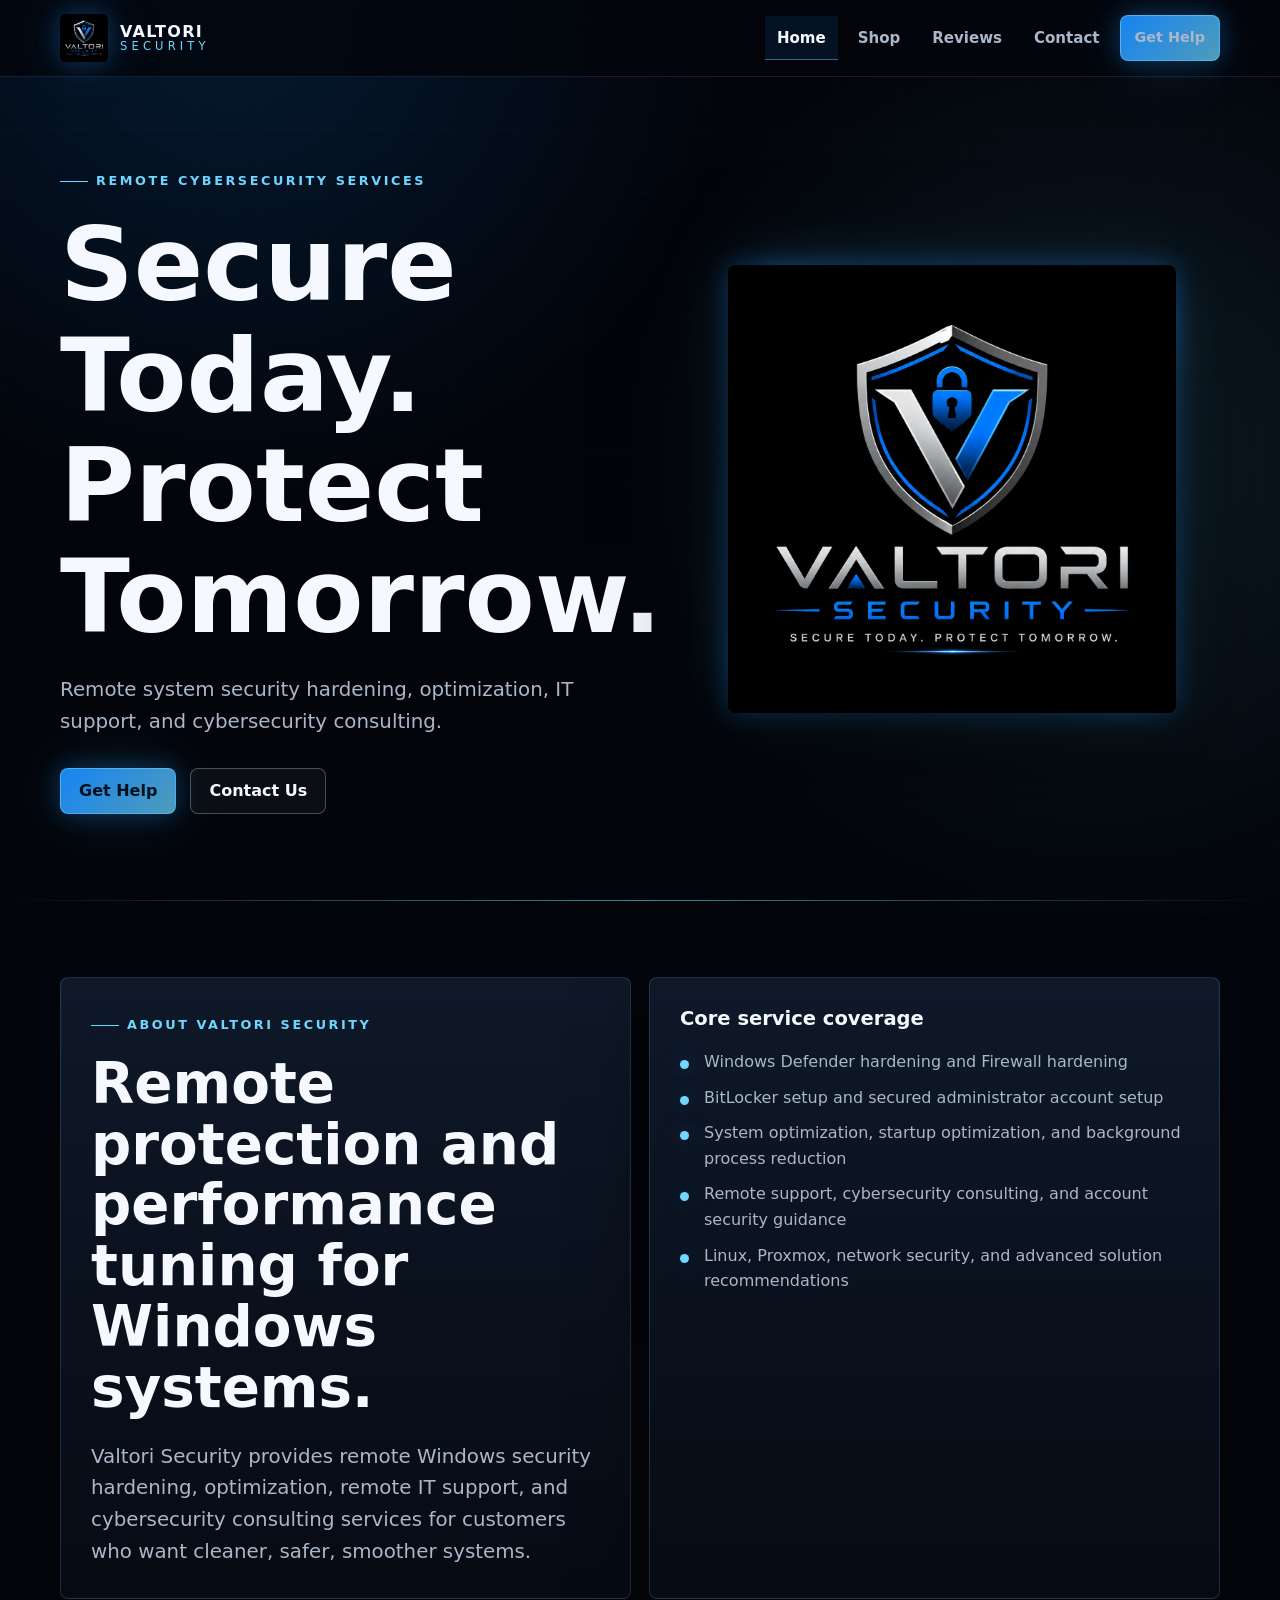
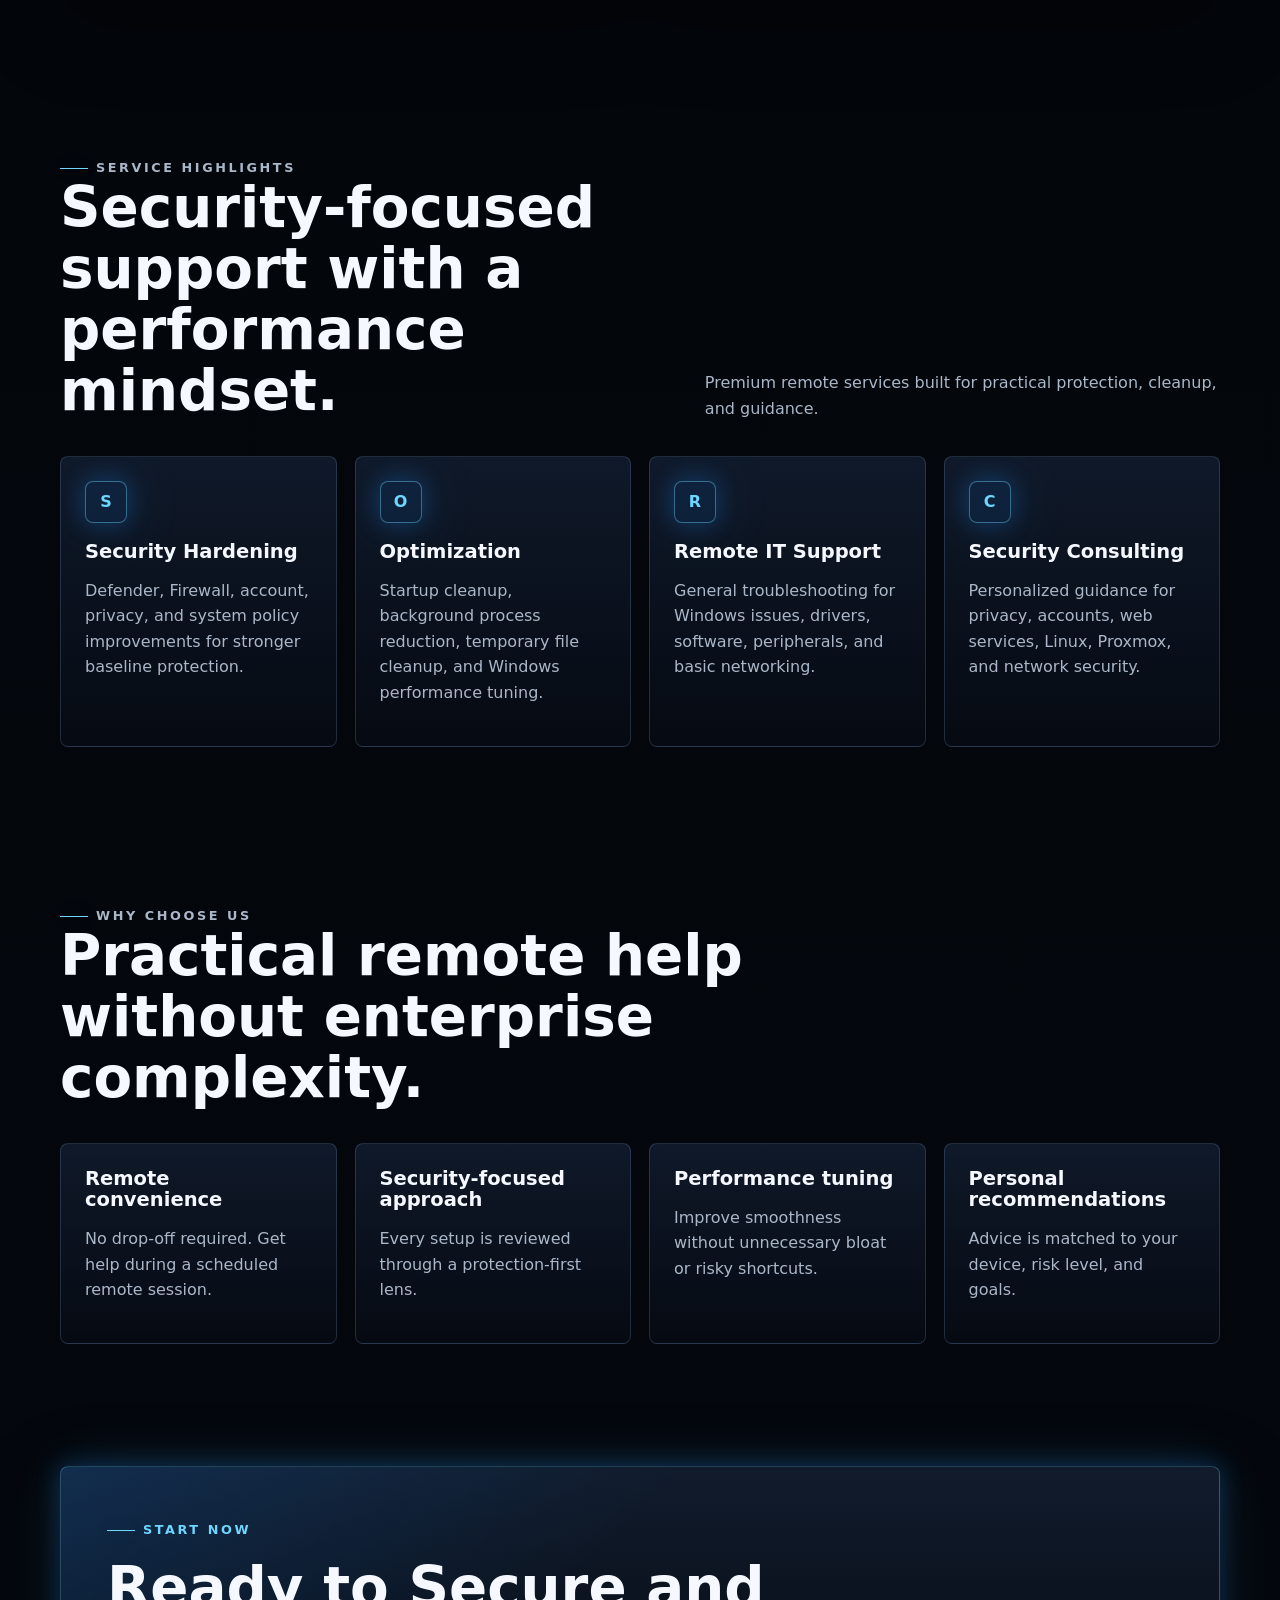
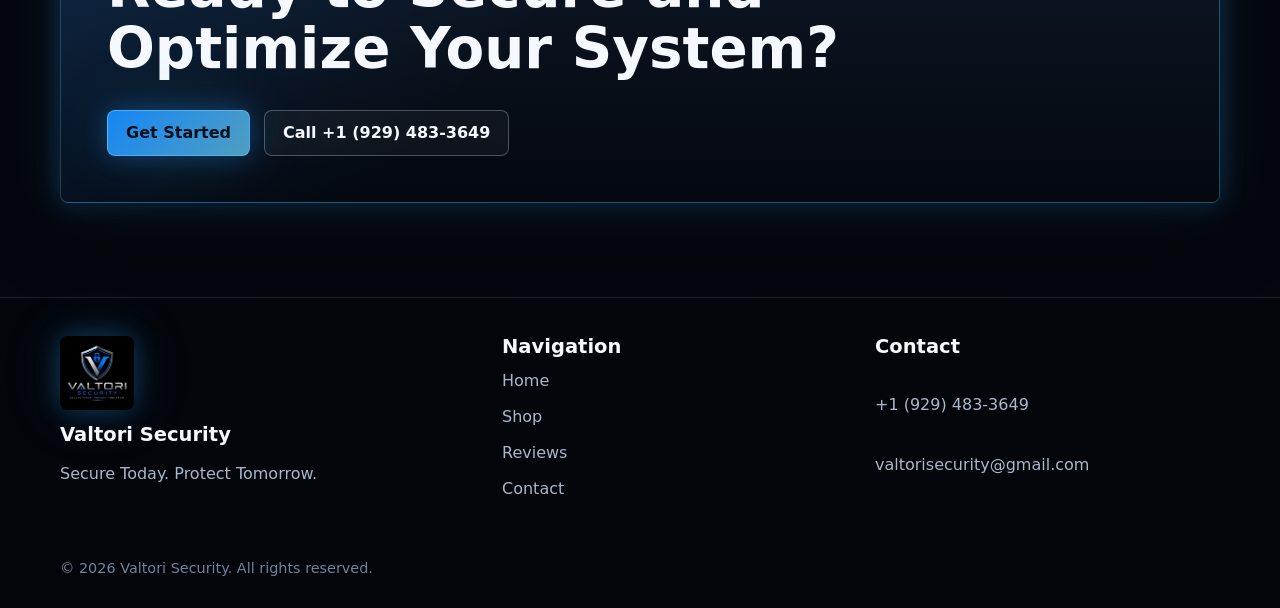
==== index.html @ 8b2e0775 "Initial commit" ====
<!doctype html>
<html lang="en">
<head>
  <meta charset="utf-8">
  <meta name="viewport" content="width=device-width, initial-scale=1">
  <title>Valtori Security | Secure Today. Protect Tomorrow.</title>
  <meta name="description" content="Remote Windows security hardening, optimization, IT support, and cybersecurity consulting.">
  <link rel="icon" type="image/png" href="assets/logo.png">
  <link rel="stylesheet" href="assets/css/styles.css">
</head>
<body>
  <header class="site-header">
    <nav class="nav" aria-label="Main navigation">
      <a class="brand" href="index.html" aria-label="Valtori Security home">
        <!-- Branding: replace assets/logo.png to update the logo site-wide. -->
        <img class="brand-logo" src="assets/logo.png" alt="Valtori Security logo">
        <span class="brand-text"><span class="brand-name">Valtori</span><span class="brand-subtitle">Security</span></span>
      </a>
      <button class="menu-toggle" type="button" aria-label="Open menu" aria-expanded="false" data-menu-toggle><span></span><span></span><span></span></button>
      <div class="nav-links" data-nav-links>
        <a class="active" href="index.html">Home</a>
        <a href="shop.html">Shop</a>
        <a href="reviews.html">Reviews</a>
        <a href="contact.html">Contact</a>
        <a class="btn small" href="shop.html">Get Help</a>
      </div>
    </nav>
  </header>

  <main>
    <section class="hero">
      <div class="hero-grid">
        <div>
          <p class="eyebrow">Remote Cybersecurity Services</p>
          <h1>Secure Today. Protect Tomorrow.</h1>
          <p class="lead">Remote system security hardening, optimization, IT support, and cybersecurity consulting.</p>
          <div class="hero-actions">
            <a class="btn" href="shop.html">Get Help</a>
            <a class="btn secondary" href="contact.html">Contact Us</a>
          </div>
        </div>
        <div class="hero-logo-wrap" aria-hidden="true">
          <img class="hero-logo" src="assets/logo.png" alt="">
        </div>
      </div>
    </section>

    <section class="section">
      <div class="grid two">
        <div class="about-panel panel">
          <p class="eyebrow">About Valtori Security</p>
          <h2>Remote protection and performance tuning for Windows systems.</h2>
          <p class="lead">Valtori Security provides remote Windows security hardening, optimization, remote IT support, and cybersecurity consulting services for customers who want cleaner, safer, smoother systems.</p>
        </div>
        <div class="about-panel panel">
          <h3>Core service coverage</h3>
          <ul class="feature-list">
            <li>Windows Defender hardening and Firewall hardening</li>
            <li>BitLocker setup and secured administrator account setup</li>
            <li>System optimization, startup optimization, and background process reduction</li>
            <li>Remote support, cybersecurity consulting, and account security guidance</li>
            <li>Linux, Proxmox, network security, and advanced solution recommendations</li>
          </ul>
        </div>
      </div>
    </section>

    <section class="section">
      <div class="section-head">
        <div>
          <p class="eyebrow">Service Highlights</p>
          <h2>Security-focused support with a performance mindset.</h2>
        </div>
        <p>Premium remote services built for practical protection, cleanup, and guidance.</p>
      </div>
      <div class="grid four">
        <article class="card"><div class="icon">S</div><h3>Security Hardening</h3><p>Defender, Firewall, account, privacy, and system policy improvements for stronger baseline protection.</p></article>
        <article class="card"><div class="icon">O</div><h3>Optimization</h3><p>Startup cleanup, background process reduction, temporary file cleanup, and Windows performance tuning.</p></article>
        <article class="card"><div class="icon">R</div><h3>Remote IT Support</h3><p>General troubleshooting for Windows issues, drivers, software, peripherals, and basic networking.</p></article>
        <article class="card"><div class="icon">C</div><h3>Security Consulting</h3><p>Personalized guidance for privacy, accounts, web services, Linux, Proxmox, and network security.</p></article>
      </div>
    </section>

    <section class="section">
      <div class="section-head">
        <div>
          <p class="eyebrow">Why Choose Us</p>
          <h2>Practical remote help without enterprise complexity.</h2>
        </div>
      </div>
      <div class="grid five grid four">
        <article class="card"><h3>Remote convenience</h3><p>No drop-off required. Get help during a scheduled remote session.</p></article>
        <article class="card"><h3>Security-focused approach</h3><p>Every setup is reviewed through a protection-first lens.</p></article>
        <article class="card"><h3>Performance tuning</h3><p>Improve smoothness without unnecessary bloat or risky shortcuts.</p></article>
        <article class="card"><h3>Personal recommendations</h3><p>Advice is matched to your device, risk level, and goals.</p></article>
      </div>
    </section>

    <section class="section tight">
      <div class="cta">
        <p class="eyebrow">Start Now</p>
        <h2>Ready to Secure and Optimize Your System?</h2>
        <div class="cta-actions">
          <a class="btn" href="shop.html">Get Started</a>
          <a class="btn secondary" href="tel:+19294833649">Call +1 (929) 483-3649</a>
        </div>
      </div>
    </section>
  </main>

  <footer class="site-footer">
    <div class="footer-inner">
      <div><img class="footer-logo" src="assets/logo.png" alt="Valtori Security logo"><h3>Valtori Security</h3><p class="muted">Secure Today. Protect Tomorrow.</p></div>
      <div class="footer-links"><h3>Navigation</h3><a href="index.html">Home</a><a href="shop.html">Shop</a><a href="reviews.html">Reviews</a><a href="contact.html">Contact</a></div>
      <div class="footer-contact"><h3>Contact</h3><a href="tel:+19294833649">+1 (929) 483-3649</a><a href="mailto:valtorisecurity@gmail.com">valtorisecurity@gmail.com</a></div>
    </div>
    <div class="copyright">© <span data-year></span> Valtori Security. All rights reserved.</div>
  </footer>
  <script src="assets/js/main.js"></script>
</body>
</html>
---- assets/css/styles.css ----
:root {
  --bg: #03060b;
  --bg-2: #07101d;
  --panel: rgba(12, 20, 33, 0.82);
  --panel-strong: rgba(17, 28, 45, 0.94);
  --line: rgba(142, 181, 225, 0.2);
  --text: #f5f8ff;
  --muted: #aab7c8;
  --blue: #168cff;
  --blue-2: #6ed6ff;
  --silver: #c8d2df;
  --success: #68f0bc;
  --shadow: 0 24px 80px rgba(0, 0, 0, 0.42);
  --glow: 0 0 24px rgba(22, 140, 255, 0.32), 0 0 64px rgba(110, 214, 255, 0.14);
  --radius: 8px;
  --max: 1160px;
  --font: Inter, ui-sans-serif, system-ui, -apple-system, BlinkMacSystemFont, "Segoe UI", sans-serif;
}

* {
  box-sizing: border-box;
}

html {
  scroll-behavior: smooth;
}

body {
  margin: 0;
  min-height: 100vh;
  background:
    radial-gradient(circle at 18% 0%, rgba(22, 140, 255, 0.16), transparent 32rem),
    radial-gradient(circle at 86% 12%, rgba(110, 214, 255, 0.11), transparent 30rem),
    linear-gradient(180deg, #02040a 0%, var(--bg) 42%, #04070d 100%);
  color: var(--text);
  font-family: var(--font);
  line-height: 1.6;
}

body::before {
  content: "";
  position: fixed;
  inset: 0;
  z-index: -1;
  background-image:
    linear-gradient(rgba(255,255,255,0.025) 1px, transparent 1px),
    linear-gradient(90deg, rgba(255,255,255,0.02) 1px, transparent 1px);
  background-size: 64px 64px;
  mask-image: linear-gradient(to bottom, rgba(0,0,0,0.72), transparent 78%);
}

a {
  color: inherit;
  text-decoration: none;
}

img {
  display: block;
  max-width: 100%;
}

.site-header {
  position: sticky;
  top: 0;
  z-index: 50;
  border-bottom: 1px solid rgba(142, 181, 225, 0.14);
  background: rgba(3, 6, 11, 0.82);
  backdrop-filter: blur(18px);
}

.nav {
  width: min(var(--max), calc(100% - 32px));
  min-height: 76px;
  margin: 0 auto;
  display: flex;
  align-items: center;
  justify-content: space-between;
  gap: 24px;
}

.brand {
  display: flex;
  align-items: center;
  gap: 12px;
  min-width: max-content;
}

.brand-logo {
  width: 48px;
  height: 48px;
  object-fit: cover;
  border-radius: 6px;
  box-shadow: var(--glow);
}

.brand-text {
  display: grid;
  line-height: 1.05;
}

.brand-name {
  font-weight: 800;
  letter-spacing: 0.08em;
  text-transform: uppercase;
}

.brand-subtitle {
  color: var(--blue-2);
  font-size: 0.72rem;
  letter-spacing: 0.36em;
  text-transform: uppercase;
}

.nav-links {
  display: flex;
  align-items: center;
  gap: 8px;
}

.nav-links a {
  padding: 10px 12px;
  color: var(--muted);
  font-weight: 650;
  font-size: 0.94rem;
  transition: color 160ms ease, background 160ms ease, box-shadow 160ms ease;
}

.nav-links a:hover,
.nav-links a.active {
  color: var(--text);
  background: rgba(22, 140, 255, 0.1);
  box-shadow: inset 0 -1px 0 rgba(110, 214, 255, 0.45);
}

.menu-toggle {
  display: none;
  width: 44px;
  height: 44px;
  border: 1px solid var(--line);
  border-radius: 8px;
  background: rgba(255,255,255,0.04);
  color: var(--text);
}

.menu-toggle span {
  display: block;
  width: 20px;
  height: 2px;
  margin: 5px auto;
  background: currentColor;
}

.btn {
  display: inline-flex;
  align-items: center;
  justify-content: center;
  min-height: 46px;
  padding: 0 18px;
  border: 1px solid rgba(110, 214, 255, 0.5);
  border-radius: 8px;
  background: linear-gradient(135deg, rgba(22, 140, 255, 0.95), rgba(110, 214, 255, 0.72));
  color: #00101d;
  font-weight: 800;
  box-shadow: var(--glow);
  transition: transform 160ms ease, box-shadow 160ms ease, border-color 160ms ease;
}

.btn:hover {
  transform: translateY(-2px);
  box-shadow: 0 0 28px rgba(22, 140, 255, 0.48), 0 0 90px rgba(110, 214, 255, 0.18);
}

.btn.secondary {
  background: rgba(255,255,255,0.04);
  color: var(--text);
  border-color: rgba(200, 210, 223, 0.32);
  box-shadow: none;
}

.btn.small {
  min-height: 40px;
  padding-inline: 14px;
  font-size: 0.9rem;
}

.section {
  width: min(var(--max), calc(100% - 32px));
  margin: 0 auto;
  padding: 76px 0;
}

.section.tight {
  padding: 46px 0;
}

.hero {
  position: relative;
  min-height: calc(100vh - 76px);
  display: grid;
  align-items: center;
  overflow: hidden;
}

.hero::after {
  content: "";
  position: absolute;
  inset: auto 0 0;
  height: 1px;
  background: linear-gradient(90deg, transparent, rgba(110,214,255,0.6), transparent);
}

.hero-grid {
  width: min(var(--max), calc(100% - 32px));
  margin: 0 auto;
  display: grid;
  grid-template-columns: 1.05fr 0.95fr;
  gap: 48px;
  align-items: center;
}

.eyebrow {
  display: inline-flex;
  gap: 8px;
  align-items: center;
  margin: 0 0 18px;
  color: var(--blue-2);
  font-size: 0.8rem;
  font-weight: 800;
  letter-spacing: 0.2em;
  text-transform: uppercase;
}

.eyebrow::before {
  content: "";
  width: 28px;
  height: 1px;
  background: var(--blue-2);
  box-shadow: var(--glow);
}

h1, h2, h3 {
  margin: 0;
  line-height: 1.08;
}

h1 {
  max-width: 790px;
  font-size: clamp(3rem, 8vw, 6.8rem);
  letter-spacing: 0;
}

h2 {
  max-width: 760px;
  font-size: clamp(2rem, 4.4vw, 4rem);
}

h3 {
  font-size: 1.22rem;
}

.lead {
  max-width: 720px;
  margin: 22px 0 0;
  color: var(--muted);
  font-size: clamp(1rem, 2vw, 1.24rem);
}

.hero-actions,
.cta-actions {
  display: flex;
  flex-wrap: wrap;
  gap: 14px;
  margin-top: 30px;
}

.hero-logo-wrap {
  position: relative;
  padding: 18px;
}

.hero-logo-wrap::before {
  content: "";
  position: absolute;
  inset: 8%;
  border: 1px solid rgba(110,214,255,0.22);
  transform: rotate(4deg);
  box-shadow: var(--glow);
}

.hero-logo {
  position: relative;
  width: min(100%, 540px);
  border-radius: 8px;
  box-shadow: 0 36px 120px rgba(0,0,0,0.58), var(--glow);
}

.panel {
  border: 1px solid var(--line);
  border-radius: var(--radius);
  background: linear-gradient(180deg, rgba(17, 28, 45, 0.88), rgba(7, 12, 21, 0.88));
  box-shadow: var(--shadow);
}

.section-head {
  display: flex;
  justify-content: space-between;
  gap: 24px;
  align-items: end;
  margin-bottom: 34px;
}

.section-head p {
  max-width: 560px;
  margin: 0;
  color: var(--muted);
}

.grid {
  display: grid;
  gap: 18px;
}

.grid.two {
  grid-template-columns: repeat(2, minmax(0, 1fr));
}

.grid.three {
  grid-template-columns: repeat(3, minmax(0, 1fr));
}

.grid.four {
  grid-template-columns: repeat(4, minmax(0, 1fr));
}

.card {
  position: relative;
  padding: 24px;
  border: 1px solid var(--line);
  border-radius: var(--radius);
  background: linear-gradient(180deg, rgba(18, 29, 47, 0.86), rgba(6, 11, 19, 0.9));
  overflow: hidden;
  transition: transform 180ms ease, border-color 180ms ease, box-shadow 180ms ease;
}

.card::before {
  content: "";
  position: absolute;
  inset: 0;
  background: linear-gradient(135deg, rgba(22, 140, 255, 0.16), transparent 38%);
  opacity: 0;
  transition: opacity 180ms ease;
}

.card:hover {
  transform: translateY(-4px);
  border-color: rgba(110, 214, 255, 0.42);
  box-shadow: var(--glow);
}

.card:hover::before {
  opacity: 1;
}

.card > * {
  position: relative;
}

.card p,
.muted {
  color: var(--muted);
}

.icon {
  width: 42px;
  height: 42px;
  display: grid;
  place-items: center;
  margin-bottom: 18px;
  border: 1px solid rgba(110,214,255,0.42);
  border-radius: 8px;
  background: rgba(22, 140, 255, 0.1);
  color: var(--blue-2);
  box-shadow: var(--glow);
  font-weight: 900;
}

.about-panel {
  padding: 30px;
}

.feature-list,
.check-list {
  display: grid;
  gap: 10px;
  padding: 0;
  margin: 20px 0 0;
  list-style: none;
}

.feature-list li,
.check-list li {
  position: relative;
  padding-left: 24px;
  color: var(--muted);
}

.feature-list li::before,
.check-list li::before {
  content: "";
  position: absolute;
  left: 0;
  top: 0.68em;
  width: 9px;
  height: 9px;
  border-radius: 50%;
  background: var(--blue-2);
  box-shadow: var(--glow);
}

.cta {
  padding: 46px;
  border: 1px solid rgba(110,214,255,0.28);
  border-radius: var(--radius);
  background:
    linear-gradient(135deg, rgba(22, 140, 255, 0.16), transparent 42%),
    linear-gradient(180deg, rgba(18, 29, 47, 0.94), rgba(4, 8, 15, 0.94));
  box-shadow: var(--shadow), var(--glow);
}

.page-hero {
  width: min(var(--max), calc(100% - 32px));
  margin: 0 auto;
  padding: 78px 0 40px;
}

.page-hero h1 {
  font-size: clamp(2.6rem, 6vw, 5.3rem);
}

.notice {
  padding: 18px 20px;
  border: 1px solid rgba(110,214,255,0.36);
  border-radius: var(--radius);
  background: rgba(22, 140, 255, 0.08);
  color: var(--text);
}

.pricing-grid {
  display: grid;
  grid-template-columns: repeat(3, minmax(0, 1fr));
  gap: 18px;
}

.price-card {
  display: flex;
  flex-direction: column;
  min-height: 100%;
}

.price-top {
  display: flex;
  align-items: start;
  justify-content: space-between;
  gap: 14px;
}

.badge {
  display: inline-flex;
  align-items: center;
  min-height: 28px;
  padding: 4px 9px;
  border: 1px solid rgba(110,214,255,0.5);
  border-radius: 999px;
  color: var(--blue-2);
  font-size: 0.74rem;
  font-weight: 800;
  text-transform: uppercase;
  letter-spacing: 0.08em;
  white-space: nowrap;
}

.price {
  margin: 18px 0 10px;
  font-size: 2.45rem;
  font-weight: 900;
}

.price span {
  color: var(--muted);
  font-size: 1rem;
}

.note {
  margin-top: 12px;
  padding: 12px;
  border-left: 2px solid var(--blue-2);
  background: rgba(255,255,255,0.04);
  color: var(--muted);
  font-size: 0.92rem;
}

.price-card .btn {
  margin-top: auto;
}

.comparison {
  width: 100%;
  border-collapse: collapse;
  overflow: hidden;
  border-radius: var(--radius);
}

.comparison th,
.comparison td {
  padding: 14px;
  border: 1px solid rgba(142, 181, 225, 0.16);
  text-align: left;
}

.comparison th {
  color: var(--text);
  background: rgba(22,140,255,0.12);
}

.comparison td {
  color: var(--muted);
  background: rgba(7, 12, 21, 0.56);
}

.faq {
  display: grid;
  gap: 12px;
}

.faq details {
  padding: 18px 20px;
  border: 1px solid var(--line);
  border-radius: var(--radius);
  background: rgba(12, 20, 33, 0.78);
}

.faq summary {
  cursor: pointer;
  font-weight: 800;
}

.faq p {
  color: var(--muted);
}

.review-stars {
  color: #7fd9ff;
  letter-spacing: 0.08em;
  text-shadow: var(--glow);
}

.form {
  display: grid;
  gap: 14px;
}

.form label {
  display: grid;
  gap: 7px;
  color: var(--silver);
  font-weight: 750;
}

.form input,
.form textarea {
  width: 100%;
  border: 1px solid rgba(142, 181, 225, 0.24);
  border-radius: 8px;
  background: rgba(3, 6, 11, 0.72);
  color: var(--text);
  font: inherit;
  padding: 13px 14px;
  outline: none;
  transition: border-color 160ms ease, box-shadow 160ms ease;
}

.form textarea {
  min-height: 150px;
  resize: vertical;
}

.form input:focus,
.form textarea:focus {
  border-color: rgba(110,214,255,0.78);
  box-shadow: var(--glow);
}

.contact-lines {
  display: grid;
  gap: 12px;
}

.contact-lines a {
  color: var(--blue-2);
  font-weight: 800;
}

.download-grid {
  display: grid;
  grid-template-columns: repeat(2, minmax(0, 1fr));
  gap: 18px;
}

.site-footer {
  margin-top: 48px;
  border-top: 1px solid rgba(142, 181, 225, 0.16);
  background: #02050a;
}

.footer-inner {
  width: min(var(--max), calc(100% - 32px));
  margin: 0 auto;
  padding: 38px 0;
  display: grid;
  grid-template-columns: 1.2fr 1fr 1fr;
  gap: 28px;
}

.footer-logo {
  width: 74px;
  height: 74px;
  object-fit: cover;
  border-radius: 8px;
  box-shadow: var(--glow);
  margin-bottom: 14px;
}

.footer-links,
.footer-contact {
  display: grid;
  gap: 9px;
}

.footer-links a,
.footer-contact a {
  color: var(--muted);
}

.footer-links a:hover,
.footer-contact a:hover {
  color: var(--blue-2);
}

.copyright {
  width: min(var(--max), calc(100% - 32px));
  margin: 0 auto;
  padding: 16px 0 28px;
  color: #738399;
  font-size: 0.9rem;
}

@media (max-width: 960px) {
  .hero-grid,
  .grid.two,
  .grid.three,
  .grid.four,
  .pricing-grid,
  .footer-inner {
    grid-template-columns: 1fr;
  }

  .section-head {
    display: block;
  }

  .hero {
    min-height: auto;
    padding: 56px 0;
  }

  .hero-logo {
    margin: 0 auto;
  }
}

@media (max-width: 760px) {
  .menu-toggle {
    display: block;
  }

  .nav {
    flex-wrap: wrap;
  }

  .nav-links {
    display: none;
    width: 100%;
    padding: 0 0 16px;
    align-items: stretch;
    flex-direction: column;
  }

  .nav-links.open {
    display: flex;
  }

  .nav-links a {
    border: 1px solid rgba(142,181,225,0.14);
    border-radius: 8px;
  }

  .brand-name {
    font-size: 0.92rem;
  }

  .brand-subtitle {
    font-size: 0.64rem;
    letter-spacing: 0.24em;
  }

  .section,
  .page-hero {
    width: min(100% - 24px, var(--max));
  }

  .cta {
    padding: 26px;
  }

  .download-grid {
    grid-template-columns: 1fr;
  }

  .comparison {
    display: block;
    overflow-x: auto;
    white-space: nowrap;
  }
}
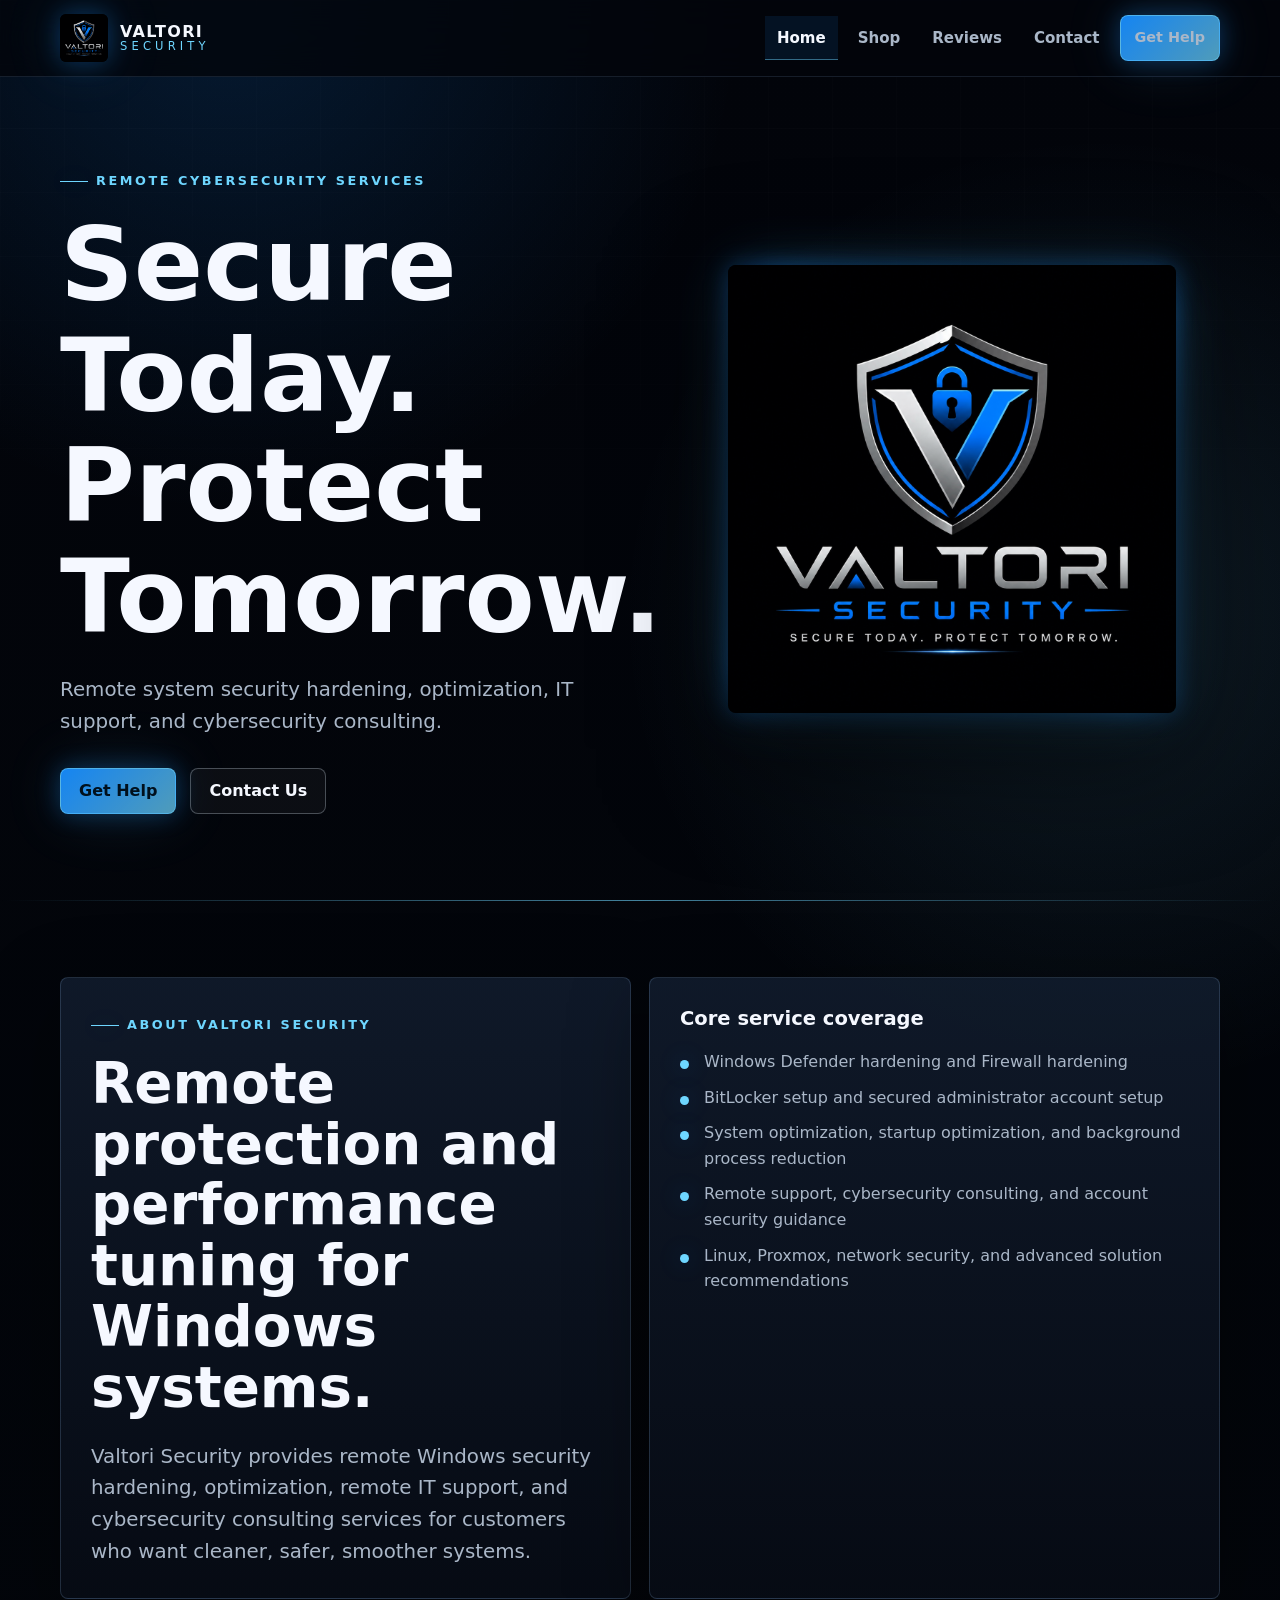
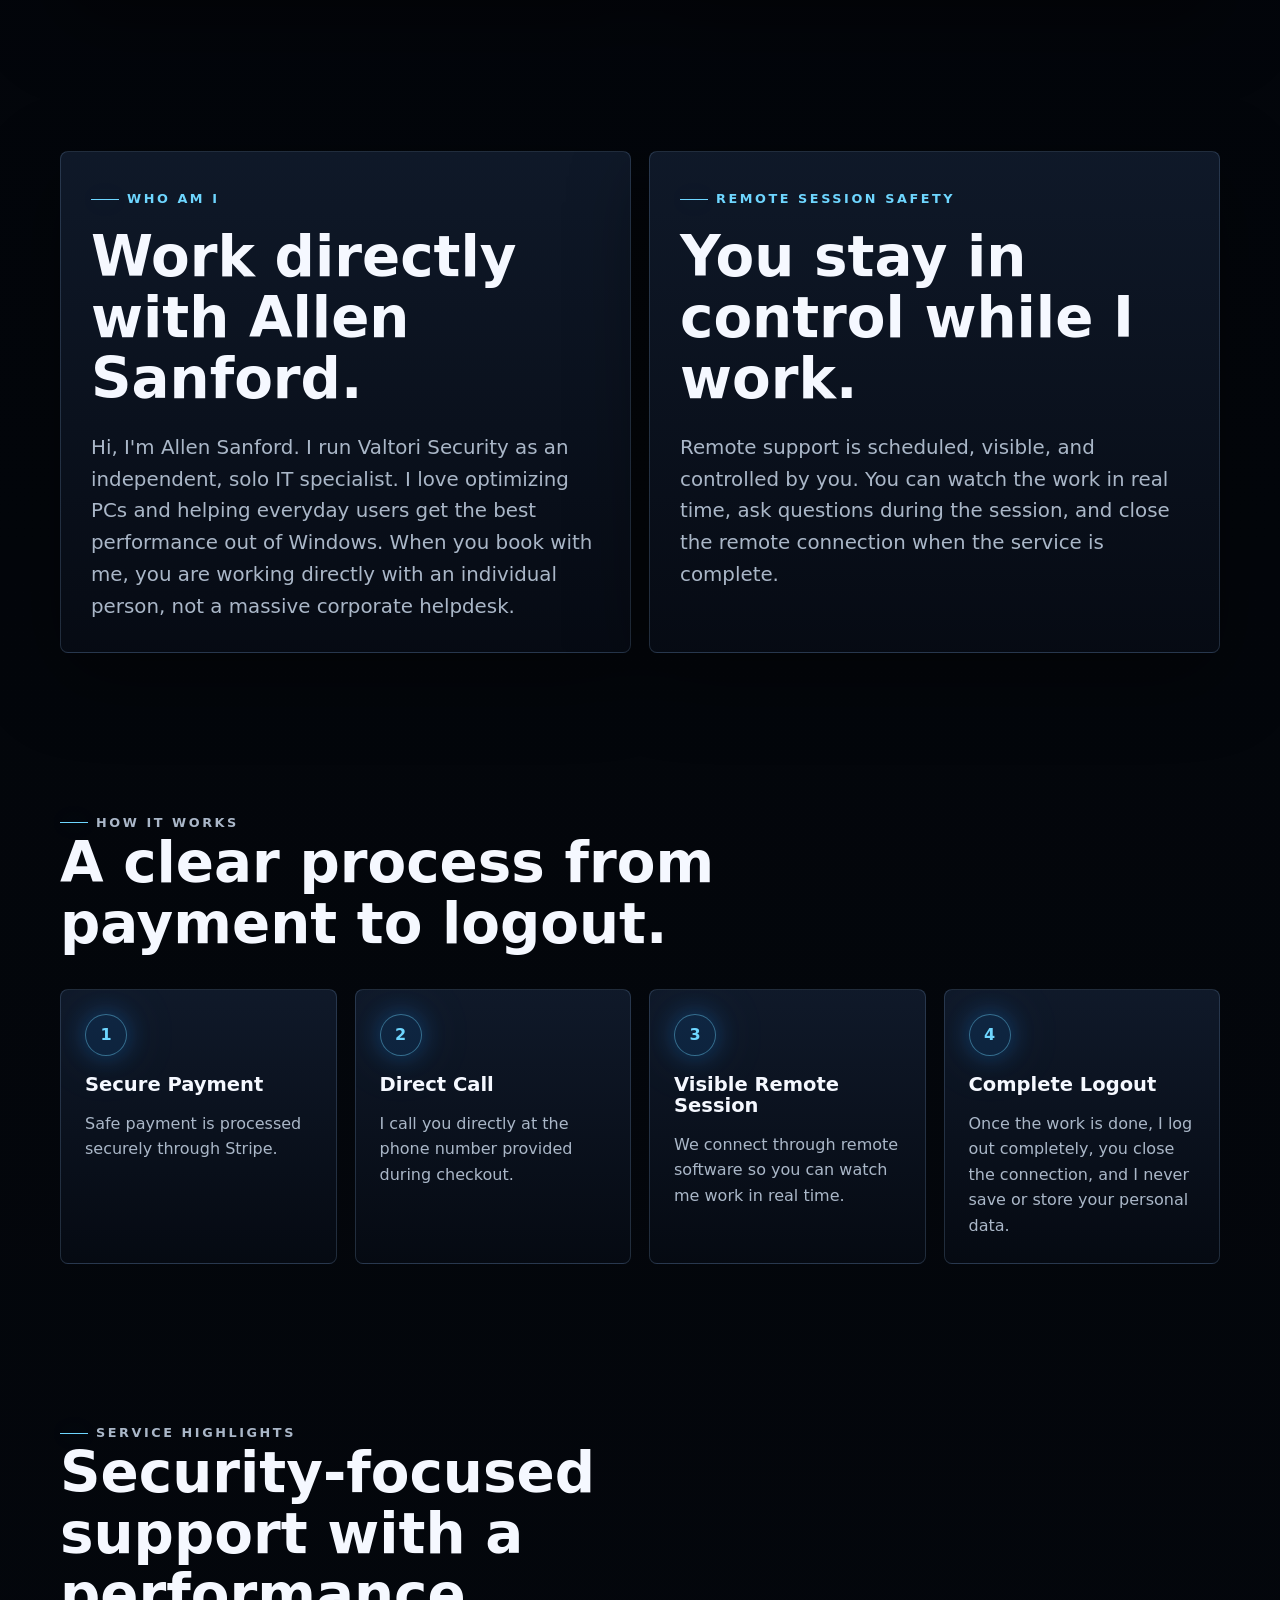
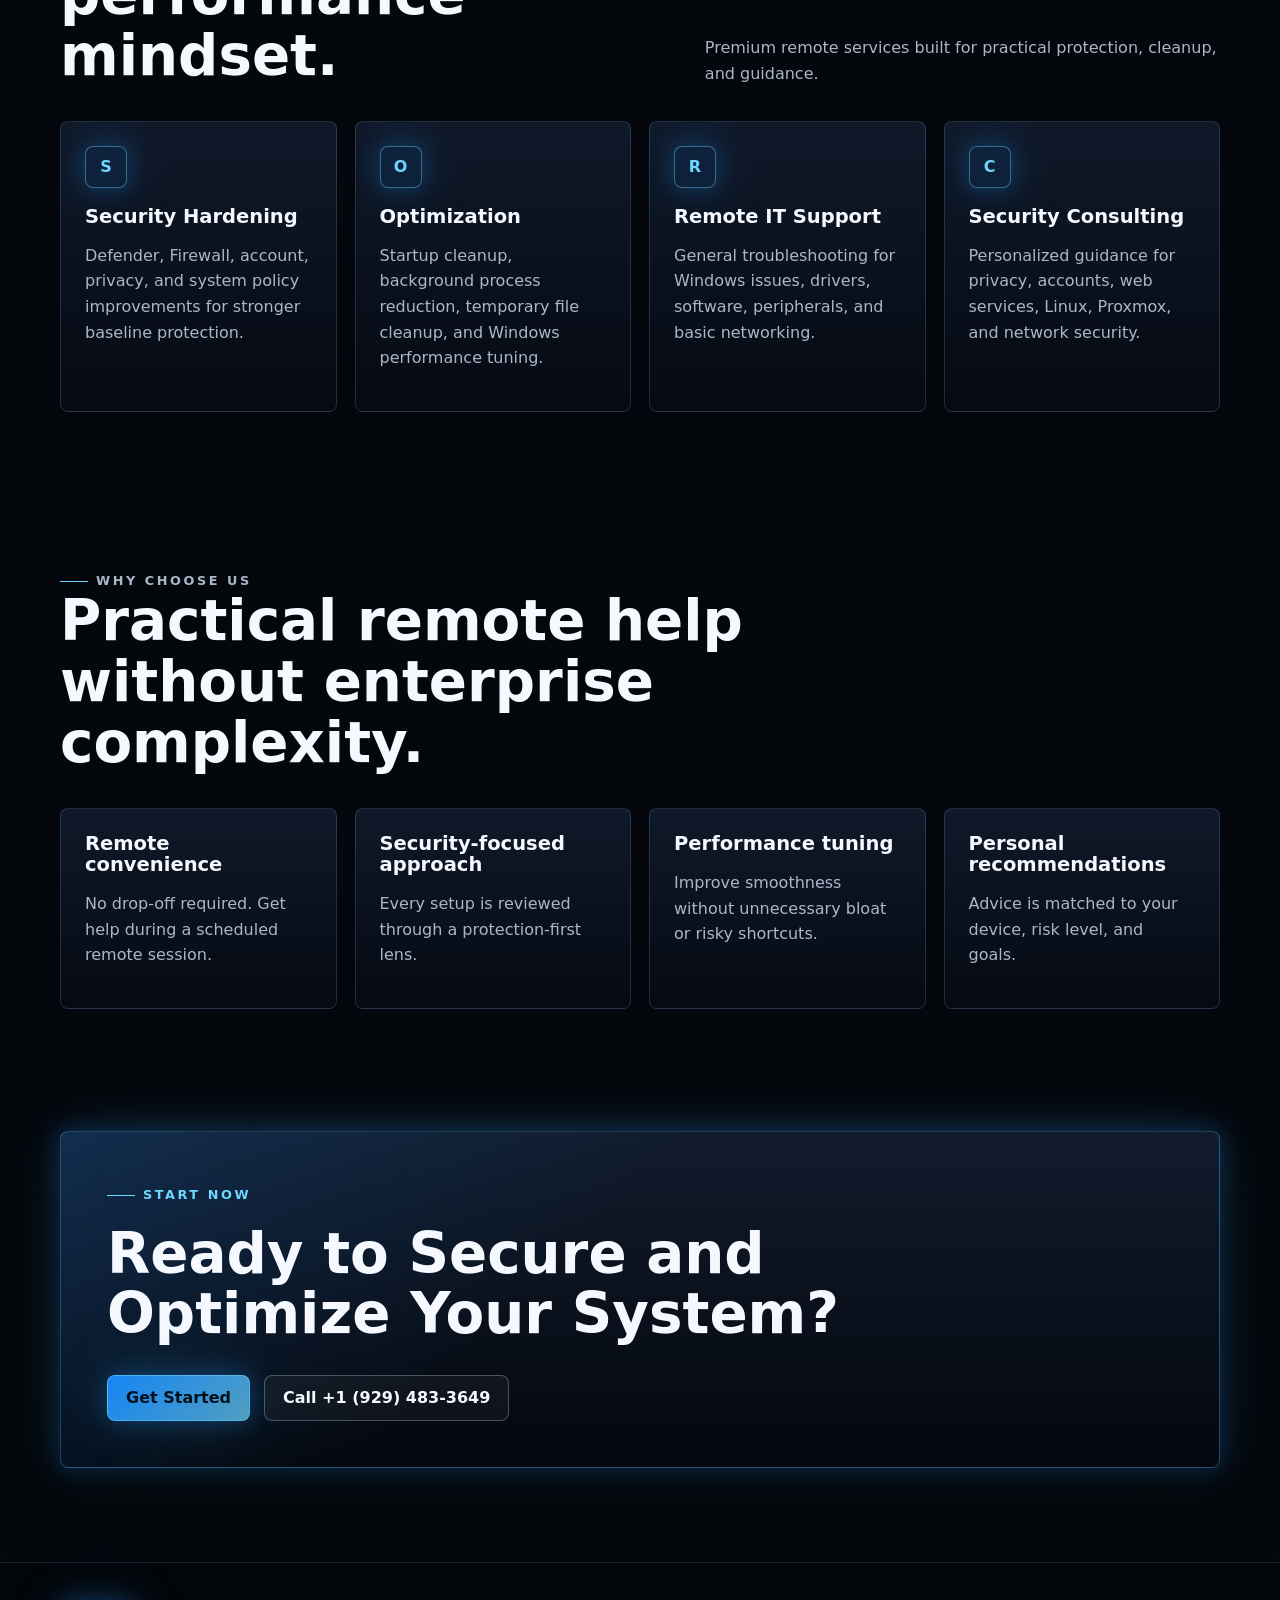
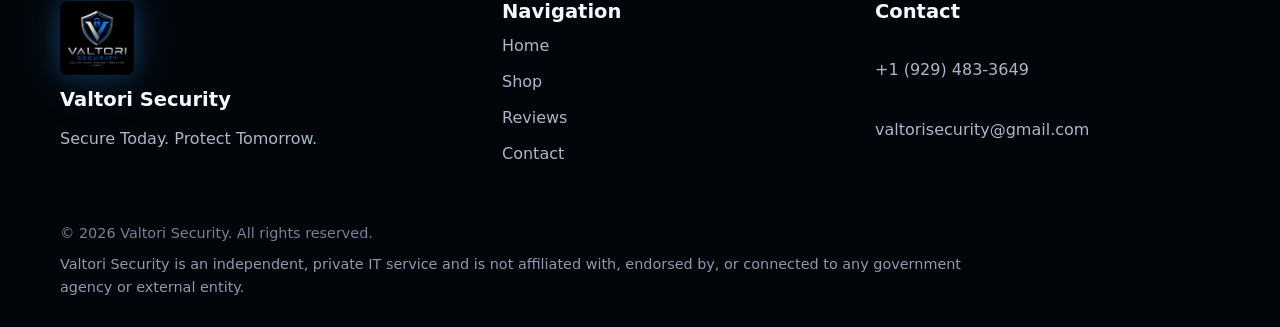
==== commit c6f90228: "Add trust and process sections" ====
--- a/index.html
+++ b/index.html
@@ -66,6 +66,36 @@
     </section>
 
     <section class="section">
+      <div class="grid two">
+        <div class="about-panel panel">
+          <p class="eyebrow">Who Am I</p>
+          <h2>Work directly with Allen Sanford.</h2>
+          <p class="lead">Hi, I'm Allen Sanford. I run Valtori Security as an independent, solo IT specialist. I love optimizing PCs and helping everyday users get the best performance out of Windows. When you book with me, you are working directly with an individual person, not a massive corporate helpdesk.</p>
+        </div>
+        <div class="about-panel panel">
+          <p class="eyebrow">Remote Session Safety</p>
+          <h2>You stay in control while I work.</h2>
+          <p class="lead">Remote support is scheduled, visible, and controlled by you. You can watch the work in real time, ask questions during the session, and close the remote connection when the service is complete.</p>
+        </div>
+      </div>
+    </section>
+
+    <section class="section">
+      <div class="section-head">
+        <div>
+          <p class="eyebrow">How It Works</p>
+          <h2>A clear process from payment to logout.</h2>
+        </div>
+      </div>
+      <div class="grid four process-grid">
+        <article class="card process-card"><div class="step-number">1</div><h3>Secure Payment</h3><p>Safe payment is processed securely through Stripe.</p></article>
+        <article class="card process-card"><div class="step-number">2</div><h3>Direct Call</h3><p>I call you directly at the phone number provided during checkout.</p></article>
+        <article class="card process-card"><div class="step-number">3</div><h3>Visible Remote Session</h3><p>We connect through remote software so you can watch me work in real time.</p></article>
+        <article class="card process-card"><div class="step-number">4</div><h3>Complete Logout</h3><p>Once the work is done, I log out completely, you close the connection, and I never save or store your personal data.</p></article>
+      </div>
+    </section>
+
+    <section class="section">
       <div class="section-head">
         <div>
           <p class="eyebrow">Service Highlights</p>
@@ -114,7 +144,7 @@
       <div class="footer-links"><h3>Navigation</h3><a href="index.html">Home</a><a href="shop.html">Shop</a><a href="reviews.html">Reviews</a><a href="contact.html">Contact</a></div>
       <div class="footer-contact"><h3>Contact</h3><a href="tel:+19294833649">+1 (929) 483-3649</a><a href="mailto:valtorisecurity@gmail.com">valtorisecurity@gmail.com</a></div>
     </div>
-    <div class="copyright">© <span data-year></span> Valtori Security. All rights reserved.</div>
+    <div class="copyright">© <span data-year></span> Valtori Security. All rights reserved.<br><span class="footer-disclaimer">Valtori Security is an independent, private IT service and is not affiliated with, endorsed by, or connected to any government agency or external entity.</span></div>
   </footer>
   <script src="assets/js/main.js"></script>
 </body>
--- a/assets/css/styles.css
+++ b/assets/css/styles.css
@@ -384,6 +384,24 @@
   font-weight: 900;
 }
 
+.step-number {
+  width: 42px;
+  height: 42px;
+  display: grid;
+  place-items: center;
+  margin-bottom: 18px;
+  border: 1px solid rgba(110,214,255,0.42);
+  border-radius: 50%;
+  background: rgba(22, 140, 255, 0.12);
+  color: var(--blue-2);
+  box-shadow: var(--glow);
+  font-weight: 900;
+}
+
+.process-card p {
+  margin-bottom: 0;
+}
+
 .about-panel {
   padding: 30px;
 }
@@ -654,6 +672,13 @@
   font-size: 0.9rem;
 }
 
+.footer-disclaimer {
+  display: inline-block;
+  margin-top: 8px;
+  max-width: 920px;
+  color: #8d9aae;
+}
+
 @media (max-width: 960px) {
   .hero-grid,
   .grid.two,
